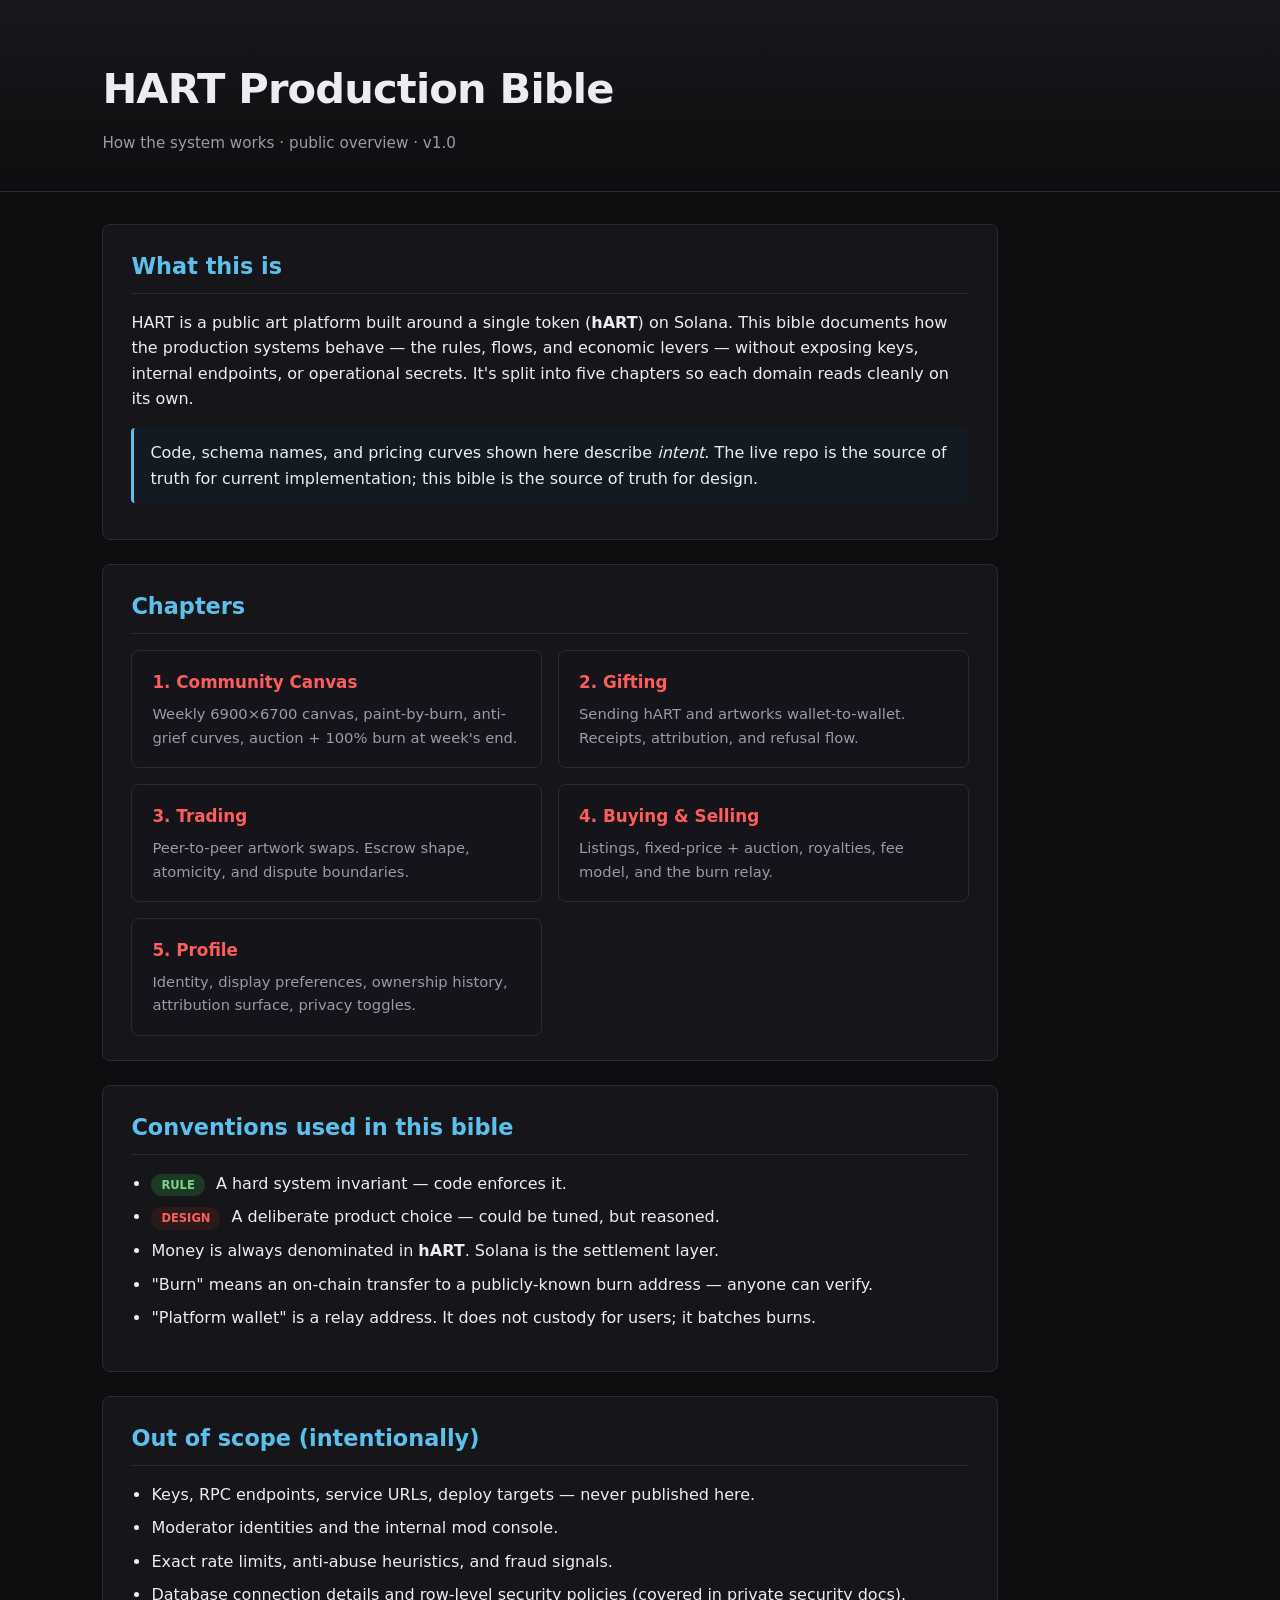
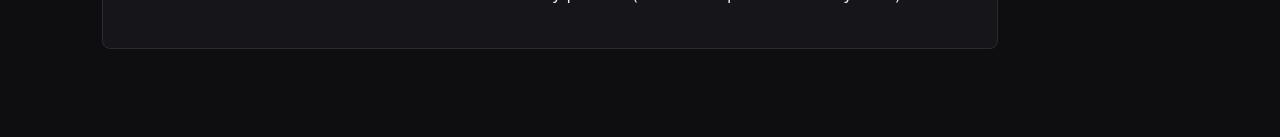
==== index.html @ ee6207d1 "Commit" ====
<!DOCTYPE html>
<html lang="en">
<head>
<meta charset="UTF-8">
<meta name="viewport" content="width=device-width, initial-scale=1.0">
<title>HART Production Bible</title>
<style>
  :root {
    --bg: #0e0e10;
    --panel: #16161a;
    --ink: #ececf1;
    --muted: #9a9aa8;
    --accent: #ff5e5b;
    --accent-2: #5bc0eb;
    --good: #7bd389;
    --warn: #f0c419;
    --line: #2a2a32;
  }
  * { box-sizing: border-box; }
  body {
    margin: 0;
    font-family: -apple-system, "Segoe UI", system-ui, sans-serif;
    background: var(--bg);
    color: var(--ink);
    line-height: 1.6;
  }
  header {
    padding: 56px 8% 36px;
    border-bottom: 1px solid var(--line);
    background: linear-gradient(180deg, #18181d 0%, #0e0e10 100%);
  }
  h1 { font-size: 2.6rem; margin: 0 0 8px; letter-spacing: -0.02em; }
  h2 {
    font-size: 1.4rem;
    margin: 0 0 16px;
    padding-bottom: 8px;
    border-bottom: 1px solid var(--line);
    color: var(--accent-2);
  }
  h3 { color: var(--accent); margin-top: 24px; font-size: 1.05rem; }
  .sub { color: var(--muted); font-size: 0.95rem; }
  main { padding: 32px 8% 64px; max-width: 1100px; }
  section {
    background: var(--panel);
    border: 1px solid var(--line);
    border-radius: 8px;
    padding: 24px 28px;
    margin-bottom: 24px;
  }
  a { color: var(--accent-2); text-decoration: none; }
  a:hover { color: var(--accent); }
  ul { padding-left: 20px; }
  li { margin: 8px 0; }
  .chapters {
    display: grid;
    grid-template-columns: 1fr 1fr;
    gap: 16px;
    margin-top: 8px;
  }
  .chapter {
    border: 1px solid var(--line);
    border-radius: 8px;
    padding: 18px 20px;
    background: #14141a;
    transition: border-color 0.15s, transform 0.15s;
  }
  .chapter:hover { border-color: var(--accent); transform: translateY(-2px); }
  .chapter h3 { margin: 0 0 6px; }
  .chapter p { margin: 0; color: var(--muted); font-size: 0.92rem; }
  .pill {
    display: inline-block;
    padding: 2px 10px;
    border-radius: 99px;
    font-size: 0.72rem;
    font-weight: 600;
    margin-right: 6px;
  }
  .pill-good { background: #1c3a23; color: var(--good); }
  .pill-acc  { background: #2a1a1a; color: var(--accent); }
  .callout {
    border-left: 3px solid var(--accent-2);
    background: #131b22;
    padding: 12px 16px;
    border-radius: 4px;
    margin: 12px 0;
  }
  @media (max-width: 720px) { .chapters { grid-template-columns: 1fr; } }
</style>
</head>
<body>

<header>
  <h1>HART Production Bible</h1>
  <div class="sub">How the system works · public overview · v1.0</div>
</header>

<main>

<section>
  <h2>What this is</h2>
  <p>
    HART is a public art platform built around a single token (<strong>hART</strong>) on Solana.
    This bible documents how the production systems behave — the rules, flows, and economic
    levers — without exposing keys, internal endpoints, or operational secrets. It's split into
    five chapters so each domain reads cleanly on its own.
  </p>
  <div class="callout">
    Code, schema names, and pricing curves shown here describe <em>intent</em>. The live repo is the
    source of truth for current implementation; this bible is the source of truth for design.
  </div>
</section>

<section>
  <h2>Chapters</h2>
  <div class="chapters">
    <a class="chapter" href="community-canvas.html">
      <h3>1. Community Canvas</h3>
      <p>Weekly 6900×6700 canvas, paint-by-burn, anti-grief curves, auction + 100% burn at week's end.</p>
    </a>
    <a class="chapter" href="gifting.html">
      <h3>2. Gifting</h3>
      <p>Sending hART and artworks wallet-to-wallet. Receipts, attribution, and refusal flow.</p>
    </a>
    <a class="chapter" href="trading.html">
      <h3>3. Trading</h3>
      <p>Peer-to-peer artwork swaps. Escrow shape, atomicity, and dispute boundaries.</p>
    </a>
    <a class="chapter" href="buying-selling.html">
      <h3>4. Buying &amp; Selling</h3>
      <p>Listings, fixed-price + auction, royalties, fee model, and the burn relay.</p>
    </a>
    <a class="chapter" href="profile.html">
      <h3>5. Profile</h3>
      <p>Identity, display preferences, ownership history, attribution surface, privacy toggles.</p>
    </a>
  </div>
</section>

<section>
  <h2>Conventions used in this bible</h2>
  <ul>
    <li><span class="pill pill-good">RULE</span> A hard system invariant — code enforces it.</li>
    <li><span class="pill pill-acc">DESIGN</span> A deliberate product choice — could be tuned, but reasoned.</li>
    <li>Money is always denominated in <strong>hART</strong>. Solana is the settlement layer.</li>
    <li>"Burn" means an on-chain transfer to a publicly-known burn address — anyone can verify.</li>
    <li>"Platform wallet" is a relay address. It does not custody for users; it batches burns.</li>
  </ul>
</section>

<section>
  <h2>Out of scope (intentionally)</h2>
  <ul>
    <li>Keys, RPC endpoints, service URLs, deploy targets — never published here.</li>
    <li>Moderator identities and the internal mod console.</li>
    <li>Exact rate limits, anti-abuse heuristics, and fraud signals.</li>
    <li>Database connection details and row-level security policies (covered in private security docs).</li>
  </ul>
</section>

</main>

</body>
</html>
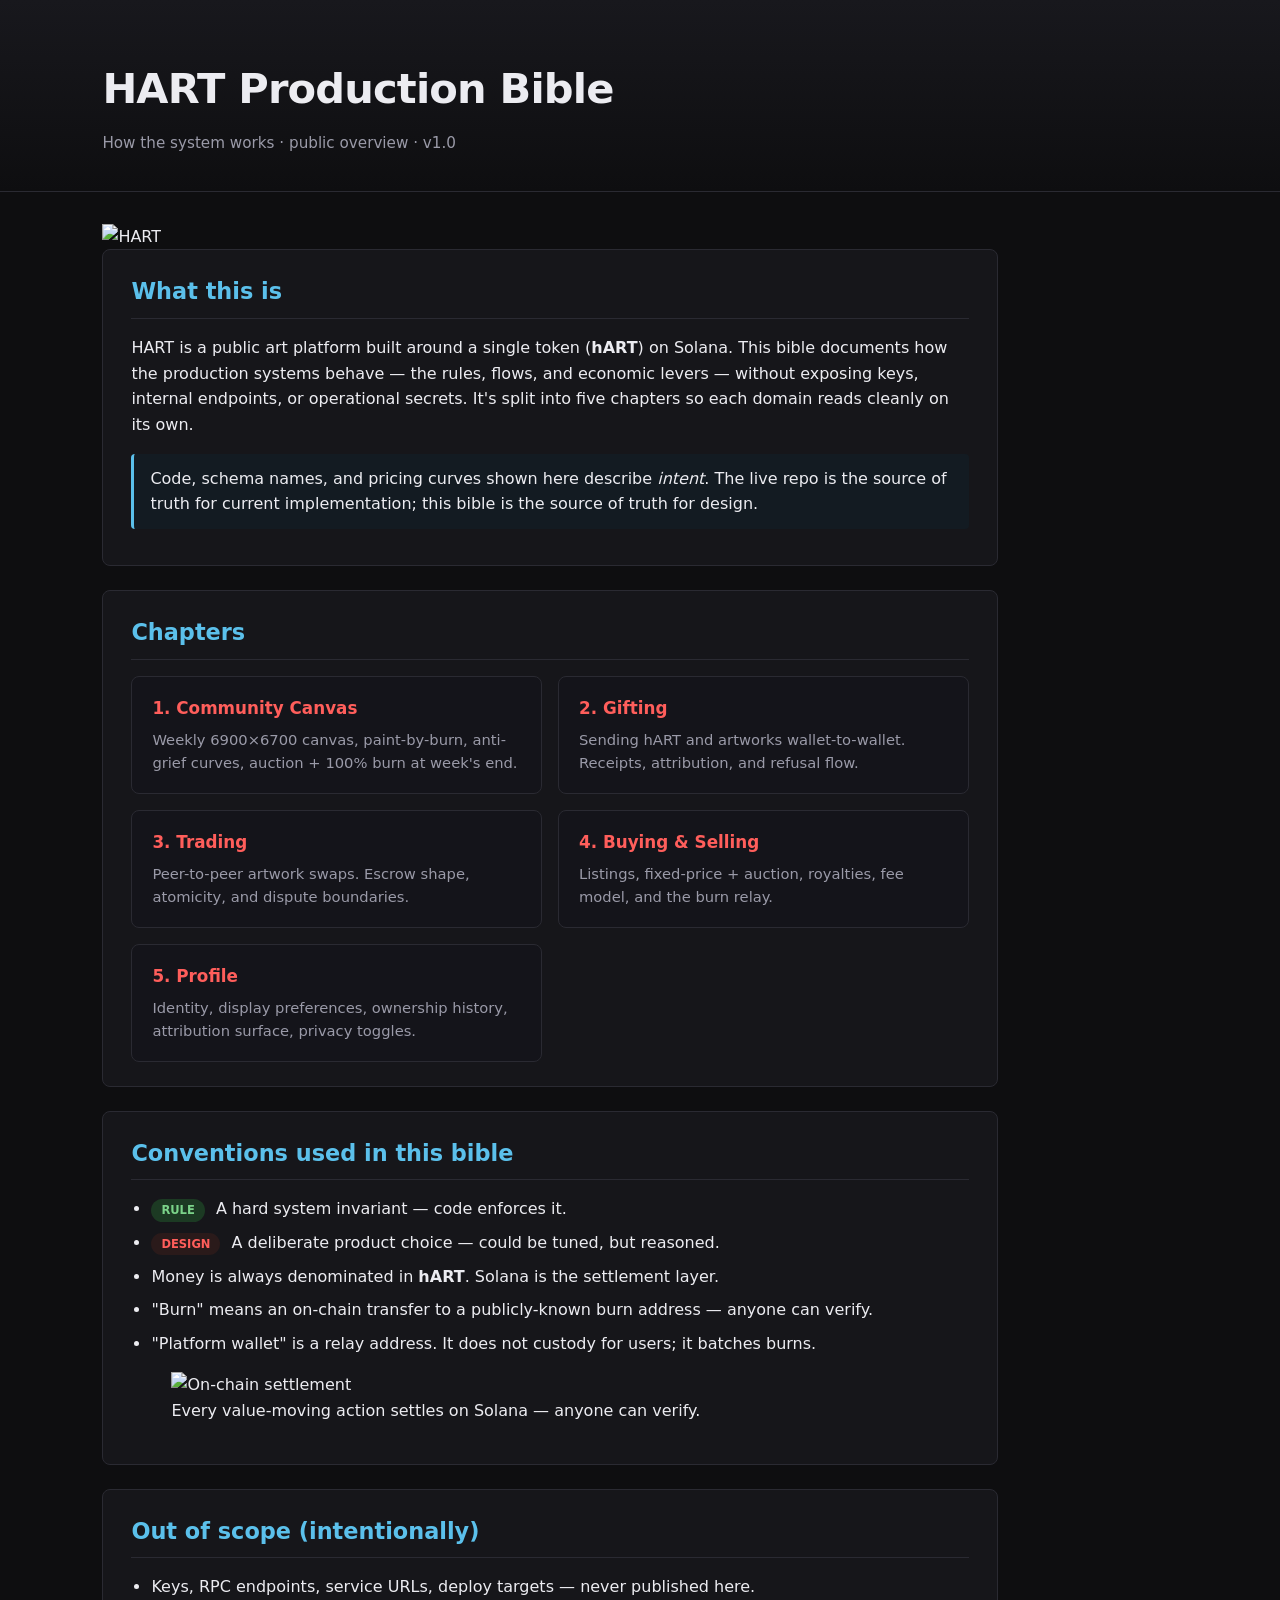
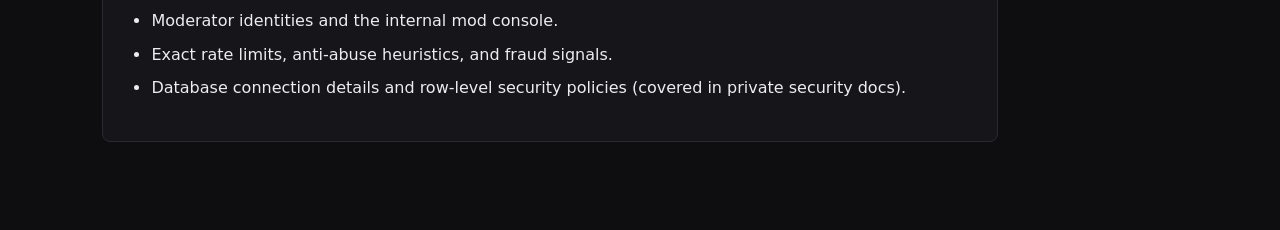
==== commit 8fdd976b: "Changed And Updated Added pictures :3" ====
--- a/index.html
+++ b/index.html
@@ -96,6 +96,10 @@
 
 <main>
 
+<div class="hero-image">
+  <img src="images/hart_coin.jpeg" alt="HART">
+</div>
+
 <section>
   <h2>What this is</h2>
   <p>
@@ -145,6 +149,10 @@
     <li>"Burn" means an on-chain transfer to a publicly-known burn address — anyone can verify.</li>
     <li>"Platform wallet" is a relay address. It does not custody for users; it batches burns.</li>
   </ul>
+  <figure>
+    <img src="images/Onchain.png" alt="On-chain settlement">
+    <figcaption>Every value-moving action settles on Solana — anyone can verify.</figcaption>
+  </figure>
 </section>
 
 <section>
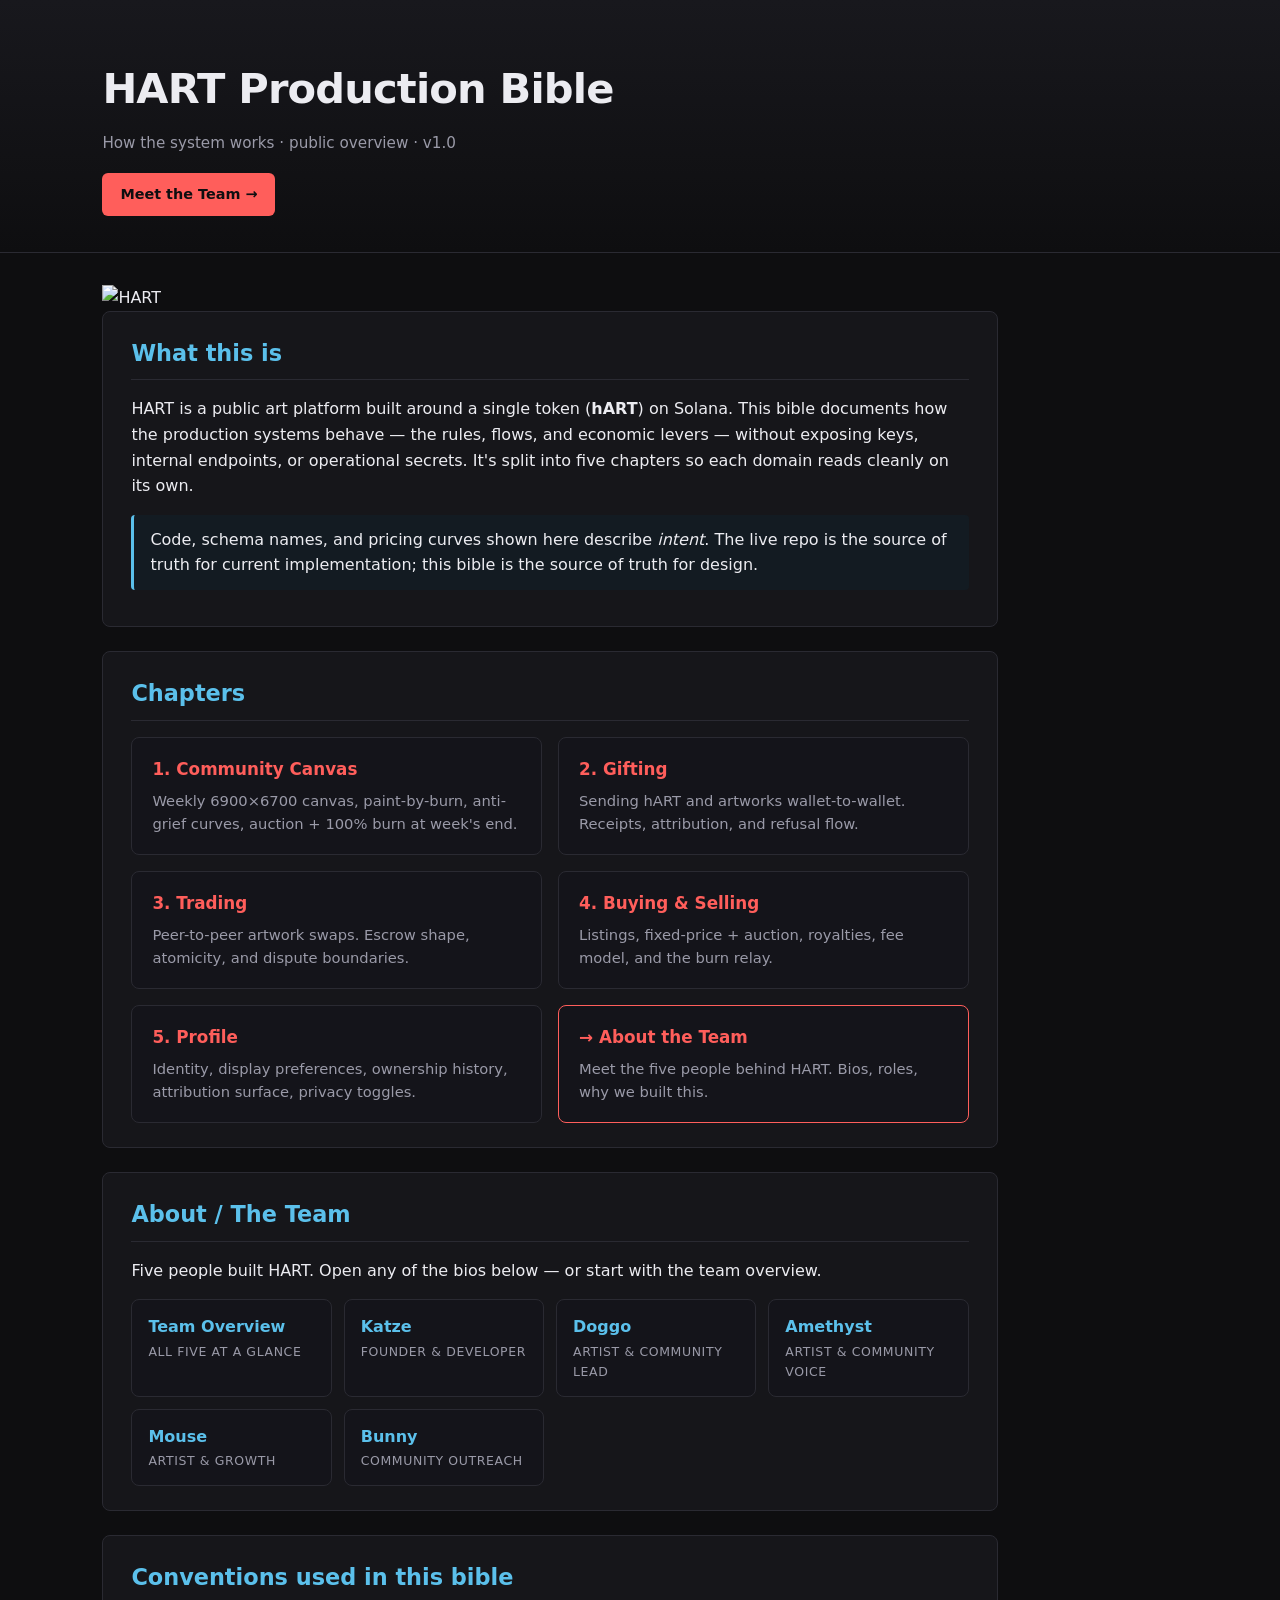
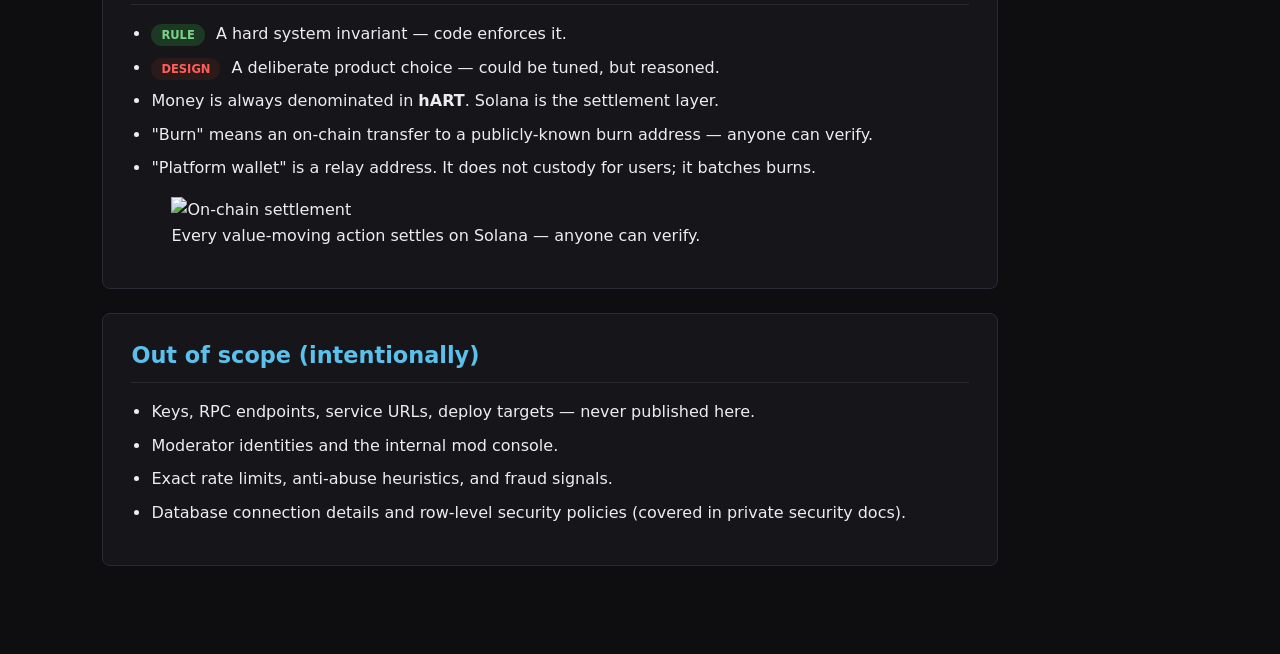
==== commit e948d848: "commit" ====
--- a/index.html
+++ b/index.html
@@ -67,6 +67,39 @@
   .chapter:hover { border-color: var(--accent); transform: translateY(-2px); }
   .chapter h3 { margin: 0 0 6px; }
   .chapter p { margin: 0; color: var(--muted); font-size: 0.92rem; }
+  .team-buttons {
+    display: grid;
+    grid-template-columns: repeat(auto-fit, minmax(160px, 1fr));
+    gap: 12px;
+    margin-top: 8px;
+  }
+  .team-btn {
+    display: block;
+    padding: 14px 16px;
+    border: 1px solid var(--line);
+    border-radius: 8px;
+    background: #14141a;
+    text-decoration: none;
+    color: var(--ink);
+    transition: border-color 0.15s, transform 0.15s, background 0.15s;
+  }
+  .team-btn:hover {
+    border-color: var(--accent);
+    background: #1a1a22;
+    transform: translateY(-1px);
+  }
+  .team-btn .name {
+    color: var(--accent-2);
+    font-weight: 600;
+    font-size: 1rem;
+  }
+  .team-btn .role {
+    color: var(--muted);
+    font-size: 0.78rem;
+    text-transform: uppercase;
+    letter-spacing: 0.05em;
+    margin-top: 2px;
+  }
   .pill {
     display: inline-block;
     padding: 2px 10px;
@@ -92,6 +125,9 @@
 <header>
   <h1>HART Production Bible</h1>
   <div class="sub">How the system works · public overview · v1.0</div>
+  <div style="margin-top:18px;">
+    <a href="team/index.html" style="display:inline-block;padding:10px 18px;background:var(--accent);color:#0e0e10;border-radius:6px;text-decoration:none;font-weight:600;font-size:0.9rem;">Meet the Team →</a>
+  </div>
 </header>
 
 <main>
@@ -136,6 +172,41 @@
     <a class="chapter" href="profile.html">
       <h3>5. Profile</h3>
       <p>Identity, display preferences, ownership history, attribution surface, privacy toggles.</p>
+    </a>
+    <a class="chapter" href="team/index.html" style="border-color: var(--accent);">
+      <h3 style="color: var(--accent);">→ About the Team</h3>
+      <p>Meet the five people behind HART. Bios, roles, why we built this.</p>
+    </a>
+  </div>
+</section>
+
+<section>
+  <h2>About / The Team</h2>
+  <p>Five people built HART. Open any of the bios below — or start with the team overview.</p>
+  <div class="team-buttons">
+    <a class="team-btn" href="team/index.html">
+      <div class="name">Team Overview</div>
+      <div class="role">All five at a glance</div>
+    </a>
+    <a class="team-btn" href="team/katze.html">
+      <div class="name">Katze</div>
+      <div class="role">Founder &amp; Developer</div>
+    </a>
+    <a class="team-btn" href="team/doggo.html">
+      <div class="name">Doggo</div>
+      <div class="role">Artist &amp; Community Lead</div>
+    </a>
+    <a class="team-btn" href="team/amethyst.html">
+      <div class="name">Amethyst</div>
+      <div class="role">Artist &amp; Community Voice</div>
+    </a>
+    <a class="team-btn" href="team/mouse.html">
+      <div class="name">Mouse</div>
+      <div class="role">Artist &amp; Growth</div>
+    </a>
+    <a class="team-btn" href="team/bunny.html">
+      <div class="name">Bunny</div>
+      <div class="role">Community Outreach</div>
     </a>
   </div>
 </section>
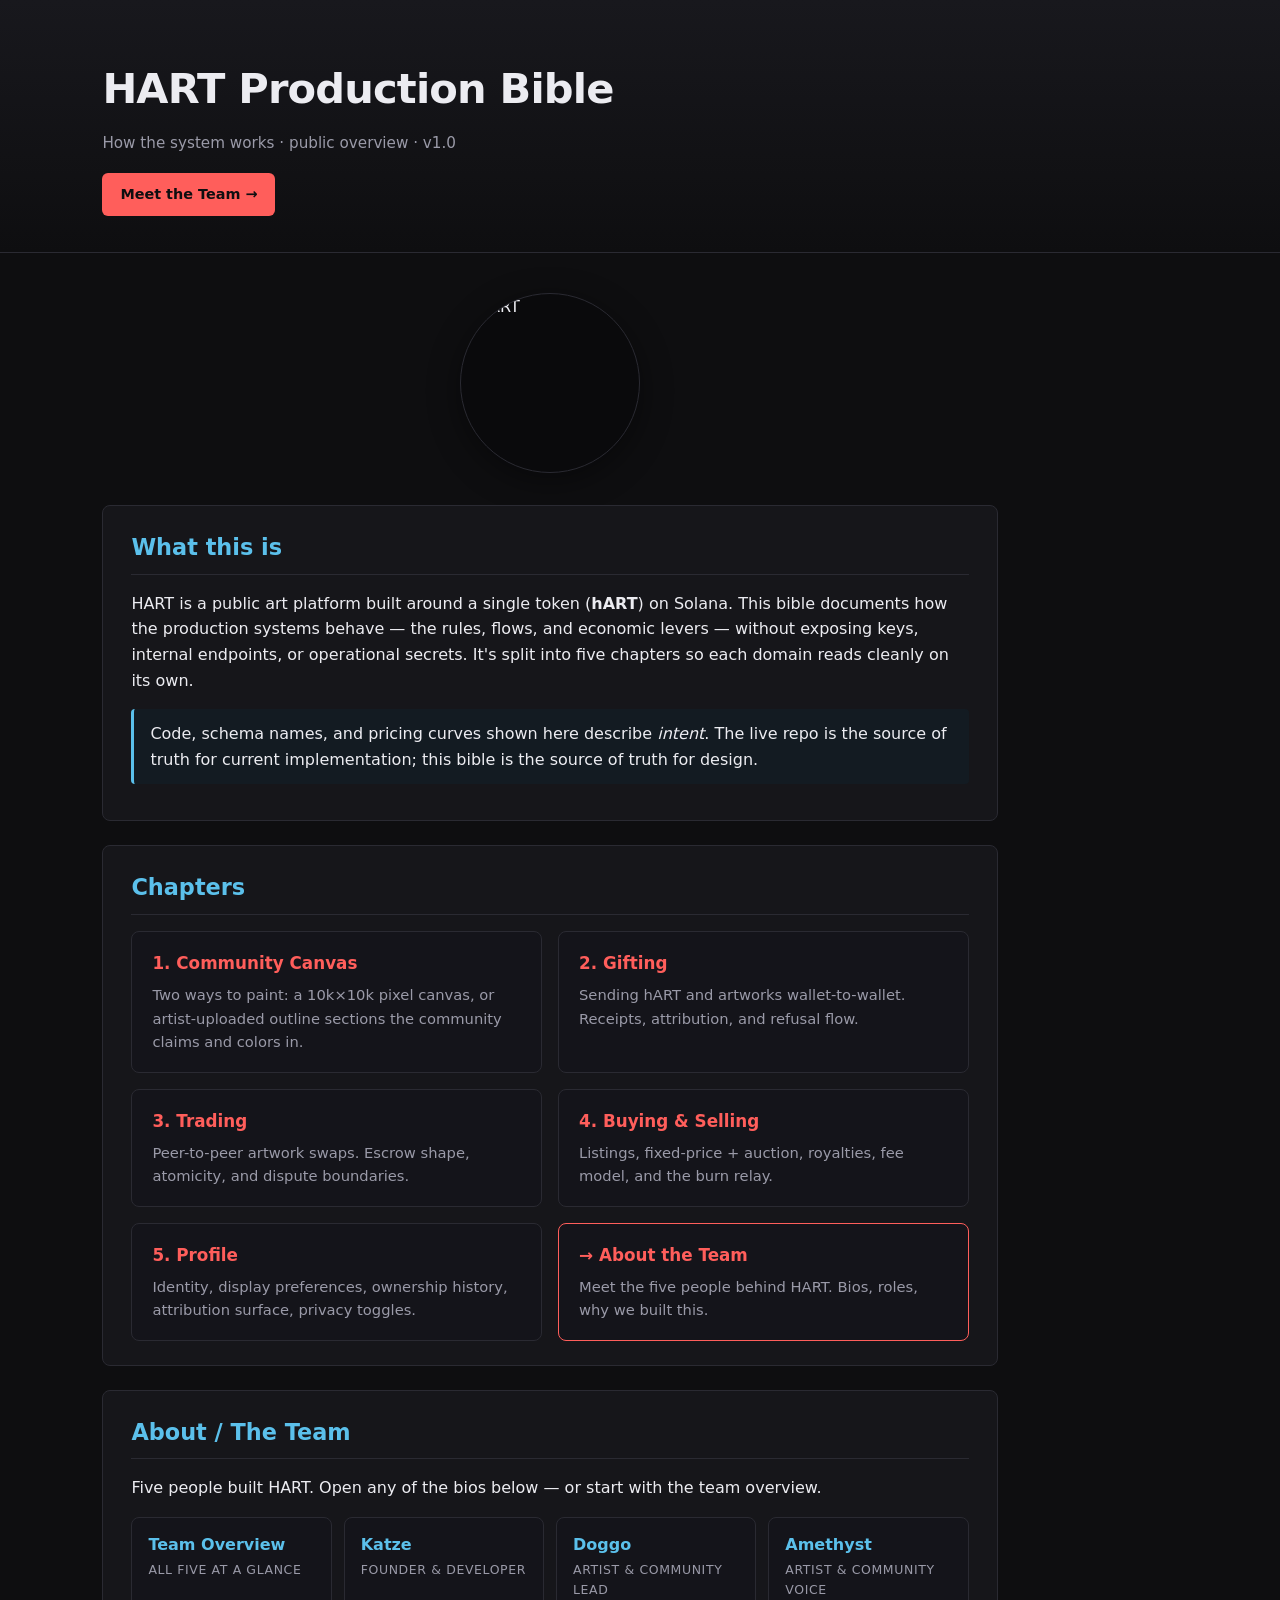
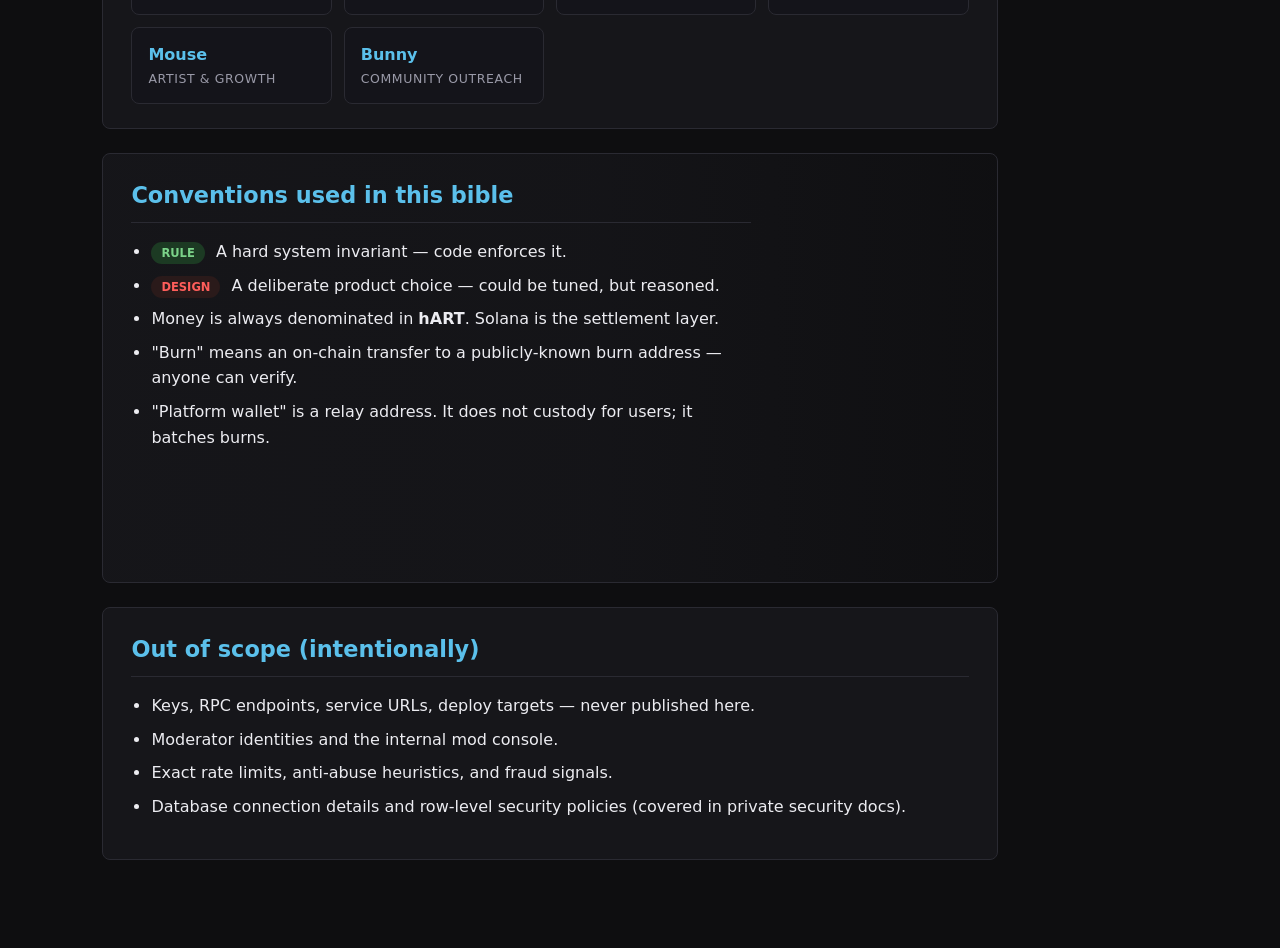
==== commit adc907a7: "push" ====
--- a/index.html
+++ b/index.html
@@ -117,7 +117,39 @@
     border-radius: 4px;
     margin: 12px 0;
   }
-  @media (max-width: 720px) { .chapters { grid-template-columns: 1fr; } }
+  .hero-image {
+    margin: 8px auto 32px;
+    width: 180px;
+    height: 180px;
+    border-radius: 50%;
+    overflow: hidden;
+    border: 1px solid var(--line);
+    background: #0a0a0c;
+    box-shadow: 0 8px 32px rgba(0,0,0,0.4);
+  }
+  .hero-image img {
+    display: block;
+    width: 100%;
+    height: 100%;
+    object-fit: cover;
+  }
+  .onchain-card {
+    position: relative;
+    overflow: hidden;
+    min-height: 430px;
+    background:
+      linear-gradient(90deg, rgba(22,22,26,0.94) 0%, rgba(22,22,26,0.78) 54%, rgba(22,22,26,0.16) 100%),
+      url("images/Onchain.png") center center / cover no-repeat;
+  }
+  .onchain-card h2,
+  .onchain-card ul {
+    position: relative;
+    max-width: 620px;
+  }
+  @media (max-width: 720px) {
+    .chapters { grid-template-columns: 1fr; }
+    .hero-image { width: 140px; height: 140px; }
+  }
 </style>
 </head>
 <body>
@@ -155,7 +187,7 @@
   <div class="chapters">
     <a class="chapter" href="community-canvas.html">
       <h3>1. Community Canvas</h3>
-      <p>Weekly 6900×6700 canvas, paint-by-burn, anti-grief curves, auction + 100% burn at week's end.</p>
+      <p>Two ways to paint: a 10k×10k pixel canvas, or artist-uploaded outline sections the community claims and colors in.</p>
     </a>
     <a class="chapter" href="gifting.html">
       <h3>2. Gifting</h3>
@@ -211,7 +243,7 @@
   </div>
 </section>
 
-<section>
+<section class="onchain-card">
   <h2>Conventions used in this bible</h2>
   <ul>
     <li><span class="pill pill-good">RULE</span> A hard system invariant — code enforces it.</li>
@@ -220,10 +252,6 @@
     <li>"Burn" means an on-chain transfer to a publicly-known burn address — anyone can verify.</li>
     <li>"Platform wallet" is a relay address. It does not custody for users; it batches burns.</li>
   </ul>
-  <figure>
-    <img src="images/Onchain.png" alt="On-chain settlement">
-    <figcaption>Every value-moving action settles on Solana — anyone can verify.</figcaption>
-  </figure>
 </section>
 
 <section>
